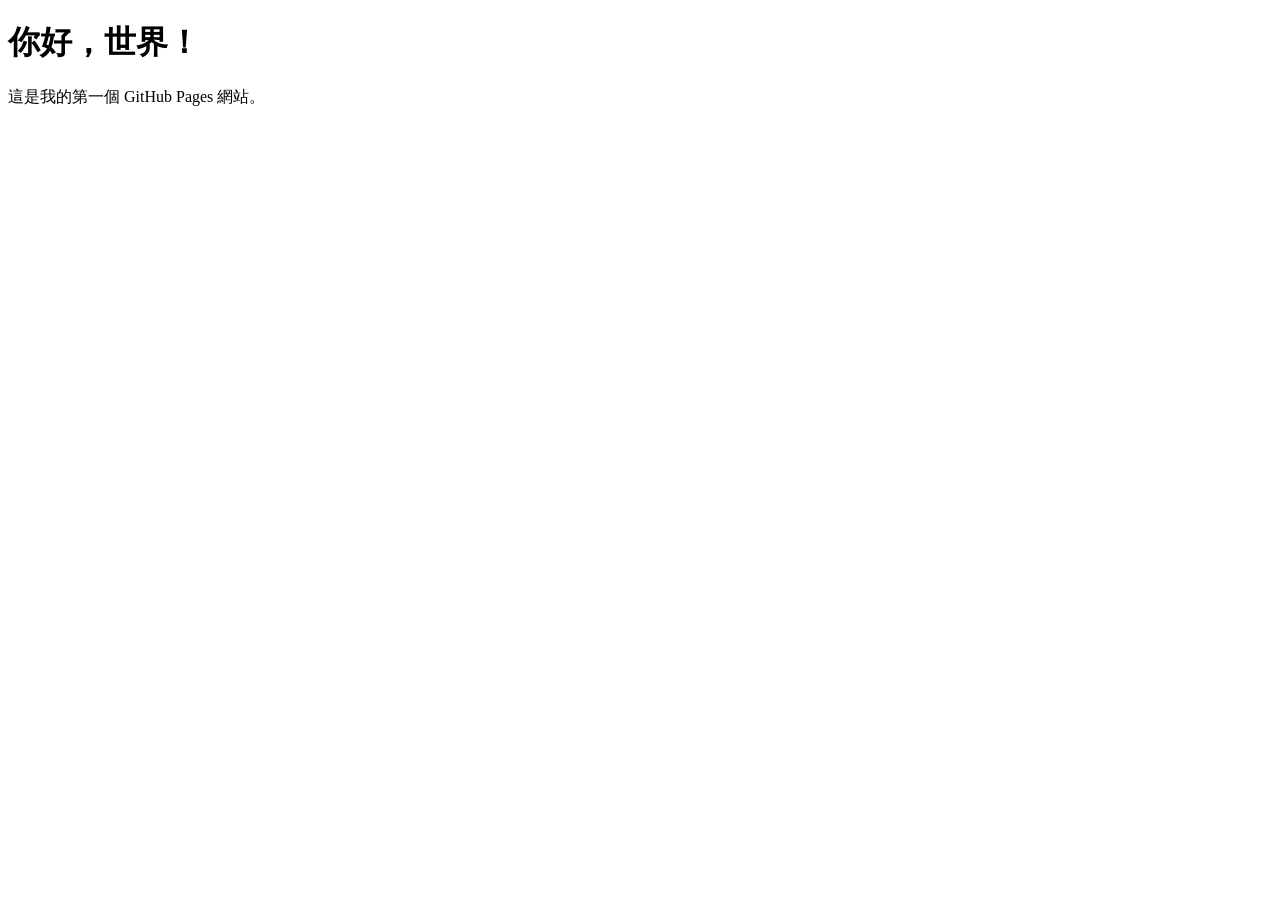
==== index.html @ 80f41db2 "Create initial index.html for GitHub Pages site" ====
<!doctype html>
<html lang="zh-Hant">
  <head>
    <meta charset="utf-8">
    <meta name="viewport" content="width=device-width, initial-scale=1">
    <title>我的網站</title>
  </head>
  <body>
    <h1>你好，世界！</h1>
    <p>這是我的第一個 GitHub Pages 網站。</p>
  </body>
</html>
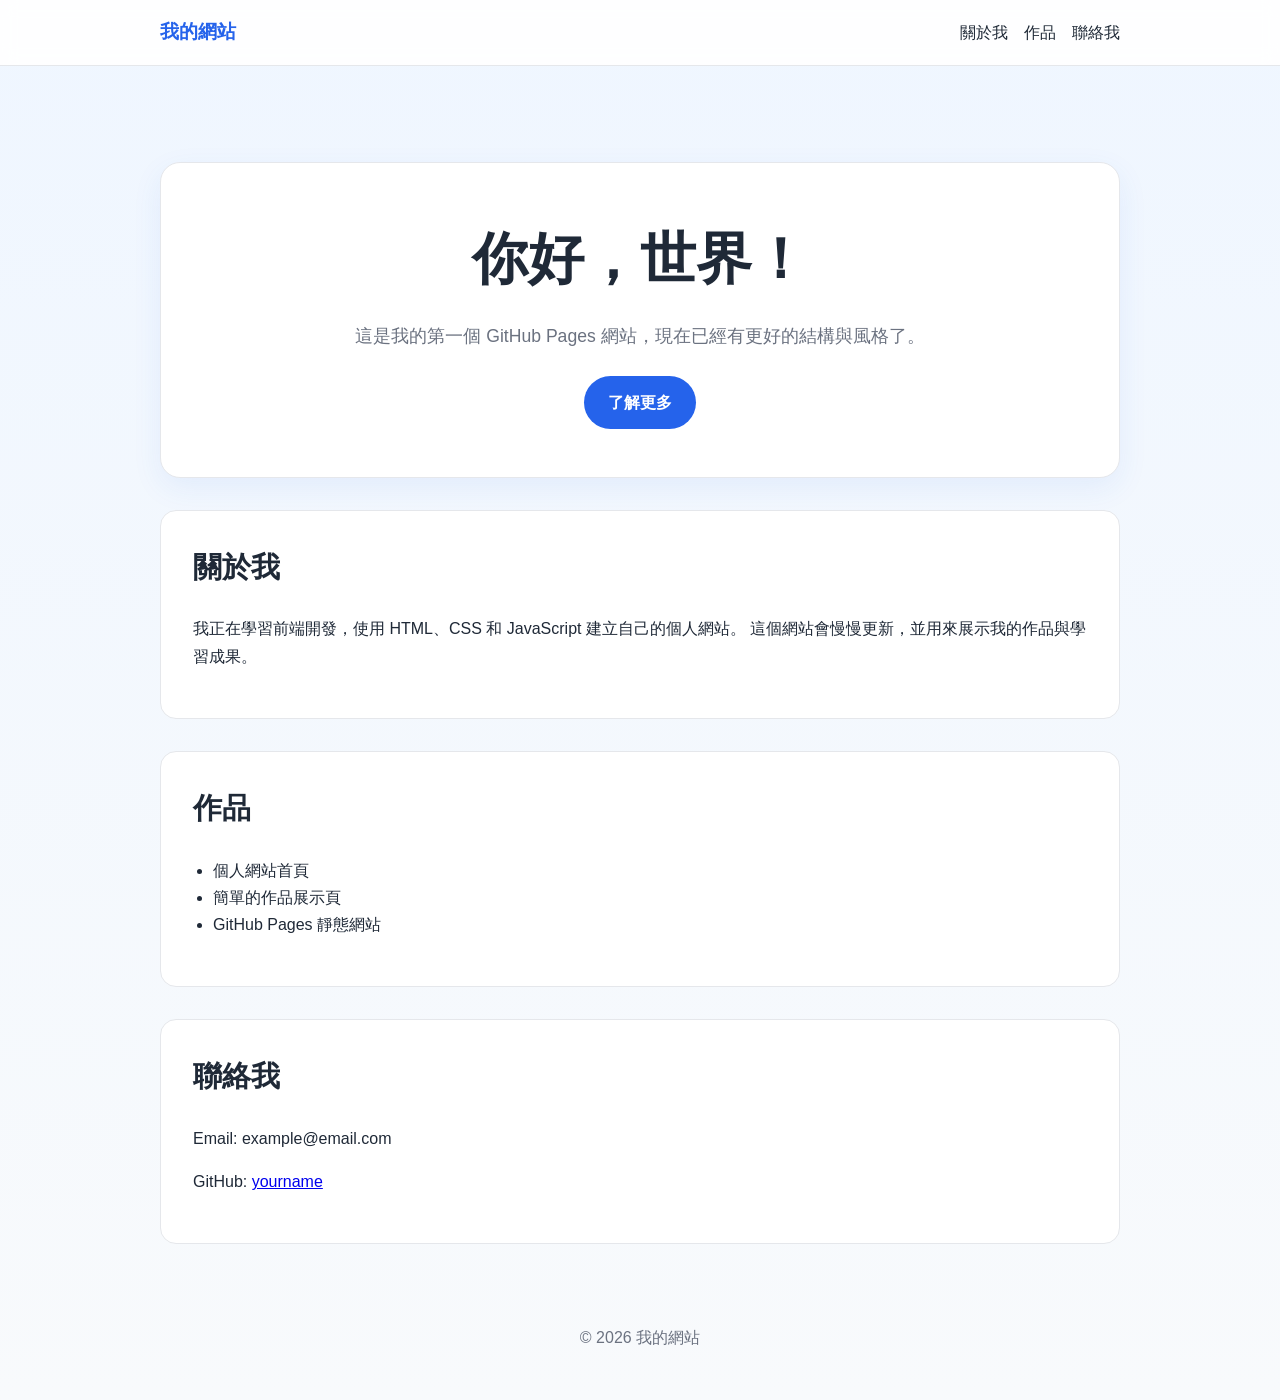
==== commit cd664a5f: "Enhance HTML with meta tags for SEO and theme Added meta tags for description and theme color." ====
--- a/index.html
+++ b/index.html
@@ -3,10 +3,195 @@
   <head>
     <meta charset="utf-8">
     <meta name="viewport" content="width=device-width, initial-scale=1">
+    <meta name="description" content="這是我的 GitHub Pages 個人網站，展示我的作品與基本資訊。">
+    <meta name="theme-color" content="#2563eb">
     <title>我的網站</title>
+    <style>
+      :root {
+        --bg: #f8fafc;
+        --card: #ffffff;
+        --primary: #2563eb;
+        --text: #1f2937;
+        --muted: #6b7280;
+        --border: #e5e7eb;
+      }
+
+      * {
+        box-sizing: border-box;
+      }
+
+      body {
+        margin: 0;
+        font-family: "Segoe UI", "Microsoft JhengHei", sans-serif;
+        background: linear-gradient(180deg, #eff6ff 0%, var(--bg) 100%);
+        color: var(--text);
+        line-height: 1.7;
+      }
+
+      .container {
+        width: min(960px, calc(100% - 2rem));
+        margin: 0 auto;
+      }
+
+      header {
+        background: rgba(255, 255, 255, 0.9);
+        border-bottom: 1px solid var(--border);
+        position: sticky;
+        top: 0;
+        backdrop-filter: blur(8px);
+      }
+
+      nav {
+        display: flex;
+        justify-content: space-between;
+        align-items: center;
+        padding: 1rem 0;
+      }
+
+      .brand {
+        font-size: 1.2rem;
+        font-weight: 700;
+        color: var(--primary);
+      }
+
+      .nav-links {
+        display: flex;
+        gap: 1rem;
+        list-style: none;
+        margin: 0;
+        padding: 0;
+      }
+
+      .nav-links a {
+        text-decoration: none;
+        color: var(--text);
+        font-weight: 500;
+      }
+
+      main {
+        padding: 4rem 0 3rem;
+      }
+
+      .hero {
+        background: var(--card);
+        border: 1px solid var(--border);
+        border-radius: 20px;
+        box-shadow: 0 10px 30px rgba(37, 99, 235, 0.08);
+        padding: 3rem 2rem;
+        text-align: center;
+      }
+
+      h1 {
+        font-size: clamp(2rem, 5vw, 3.5rem);
+        margin: 0 0 1rem;
+      }
+
+      .subtitle {
+        font-size: 1.1rem;
+        color: var(--muted);
+        margin: 0 auto 1.5rem;
+        max-width: 600px;
+      }
+
+      .cta {
+        display: inline-block;
+        background: var(--primary);
+        color: white;
+        text-decoration: none;
+        padding: 0.8rem 1.5rem;
+        border-radius: 999px;
+        font-weight: 600;
+      }
+
+      section {
+        margin-top: 2rem;
+        background: var(--card);
+        border: 1px solid var(--border);
+        border-radius: 16px;
+        padding: 2rem;
+      }
+
+      h2 {
+        margin-top: 0;
+        font-size: 1.8rem;
+      }
+
+      ul {
+        padding-left: 1.25rem;
+      }
+
+      footer {
+        padding: 2rem 0 3rem;
+        text-align: center;
+        color: var(--muted);
+      }
+
+      @media (max-width: 640px) {
+        nav {
+          flex-direction: column;
+          gap: 0.75rem;
+        }
+
+        .nav-links {
+          gap: 0.75rem;
+          flex-wrap: wrap;
+          justify-content: center;
+        }
+
+        .hero {
+          padding: 2rem 1rem;
+        }
+      }
+    </style>
   </head>
+
   <body>
-    <h1>你好，世界！</h1>
-    <p>這是我的第一個 GitHub Pages 網站。</p>
+    <header>
+      <div class="container">
+        <nav aria-label="主選單">
+          <div class="brand">我的網站</div>
+          <ul class="nav-links">
+            <li><a href="#about">關於我</a></li>
+            <li><a href="#projects">作品</a></li>
+            <li><a href="#contact">聯絡我</a></li>
+          </ul>
+        </nav>
+      </div>
+    </header>
+
+    <main class="container">
+      <section class="hero">
+        <h1>你好，世界！</h1>
+        <p class="subtitle">這是我的第一個 GitHub Pages 網站，現在已經有更好的結構與風格了。</p>
+        <a class="cta" href="#about">了解更多</a>
+      </section>
+
+      <section id="about">
+        <h2>關於我</h2>
+        <p>
+          我正在學習前端開發，使用 HTML、CSS 和 JavaScript 建立自己的個人網站。
+          這個網站會慢慢更新，並用來展示我的作品與學習成果。
+        </p>
+      </section>
+
+      <section id="projects">
+        <h2>作品</h2>
+        <ul>
+          <li>個人網站首頁</li>
+          <li>簡單的作品展示頁</li>
+          <li>GitHub Pages 靜態網站</li>
+        </ul>
+      </section>
+
+      <section id="contact">
+        <h2>聯絡我</h2>
+        <p>Email: example@email.com</p>
+        <p>GitHub: <a href="https://github.com/yourname">yourname</a></p>
+      </section>
+    </main>
+
+    <footer>
+      © 2026 我的網站
+    </footer>
   </body>
 </html>
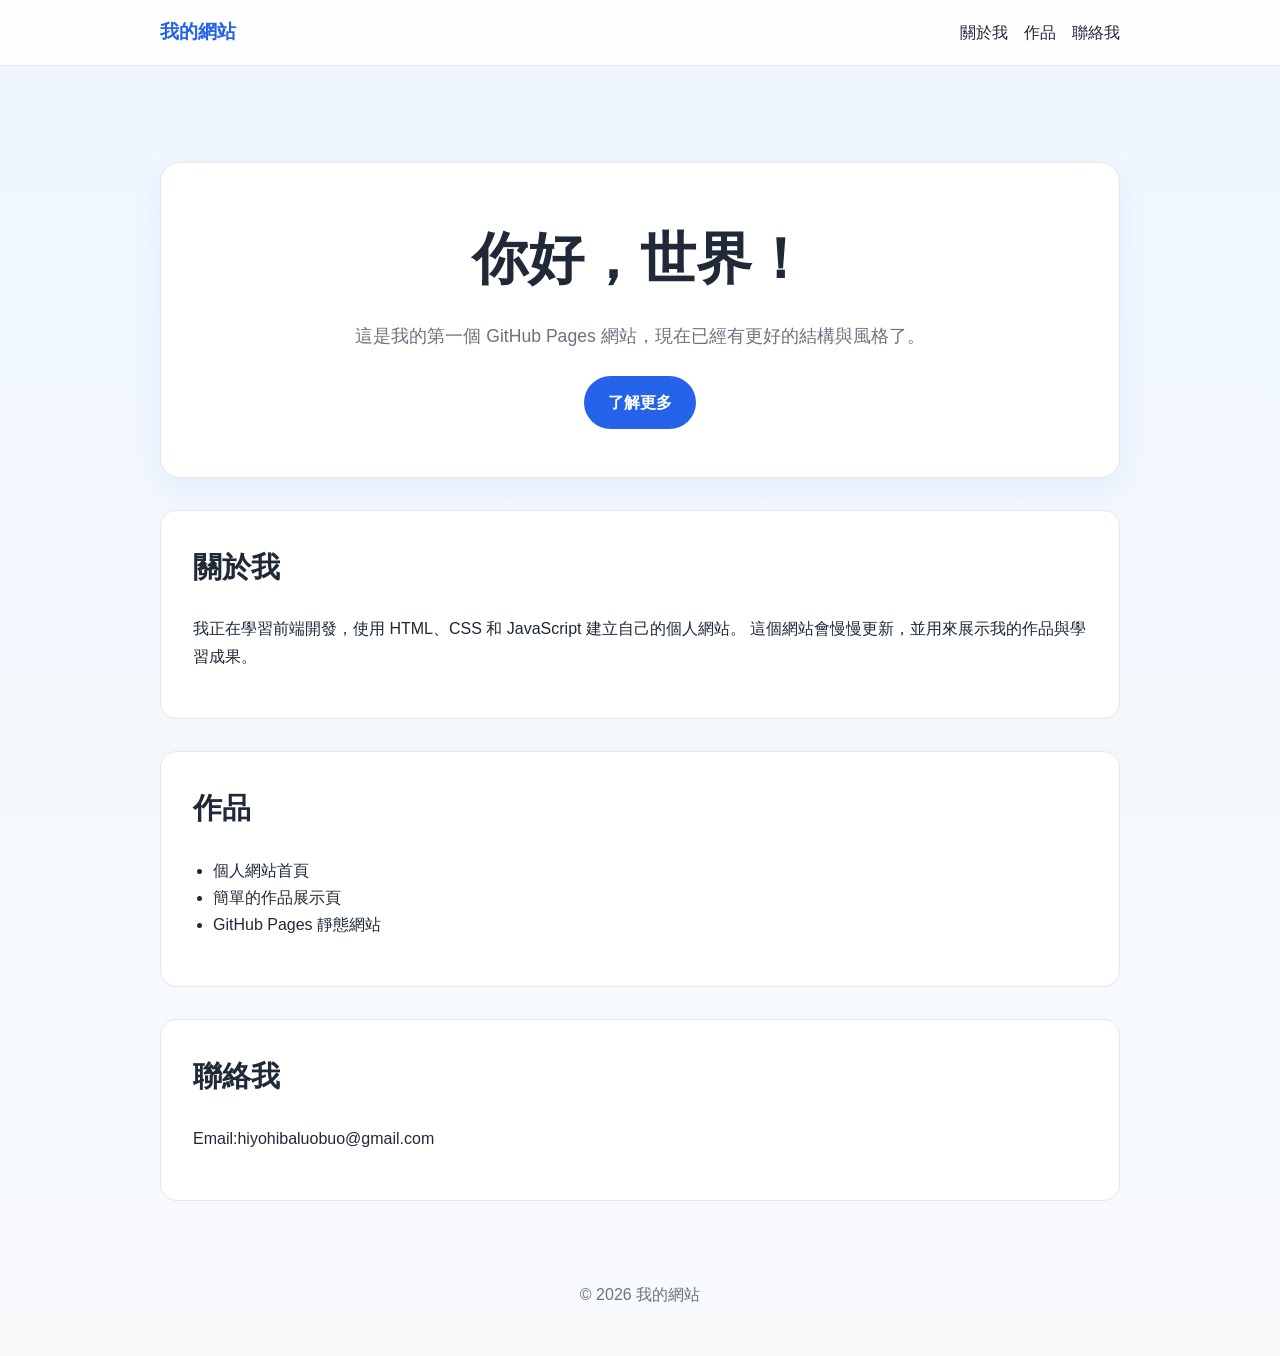
==== commit c18cf656: "Update contact email in index.html" ====
--- a/index.html
+++ b/index.html
@@ -185,8 +185,7 @@
 
       <section id="contact">
         <h2>聯絡我</h2>
-        <p>Email: example@email.com</p>
-        <p>GitHub: <a href="https://github.com/yourname">yourname</a></p>
+        <p>Email:hiyohibaluobuo@gmail.com</p>
       </section>
     </main>
 
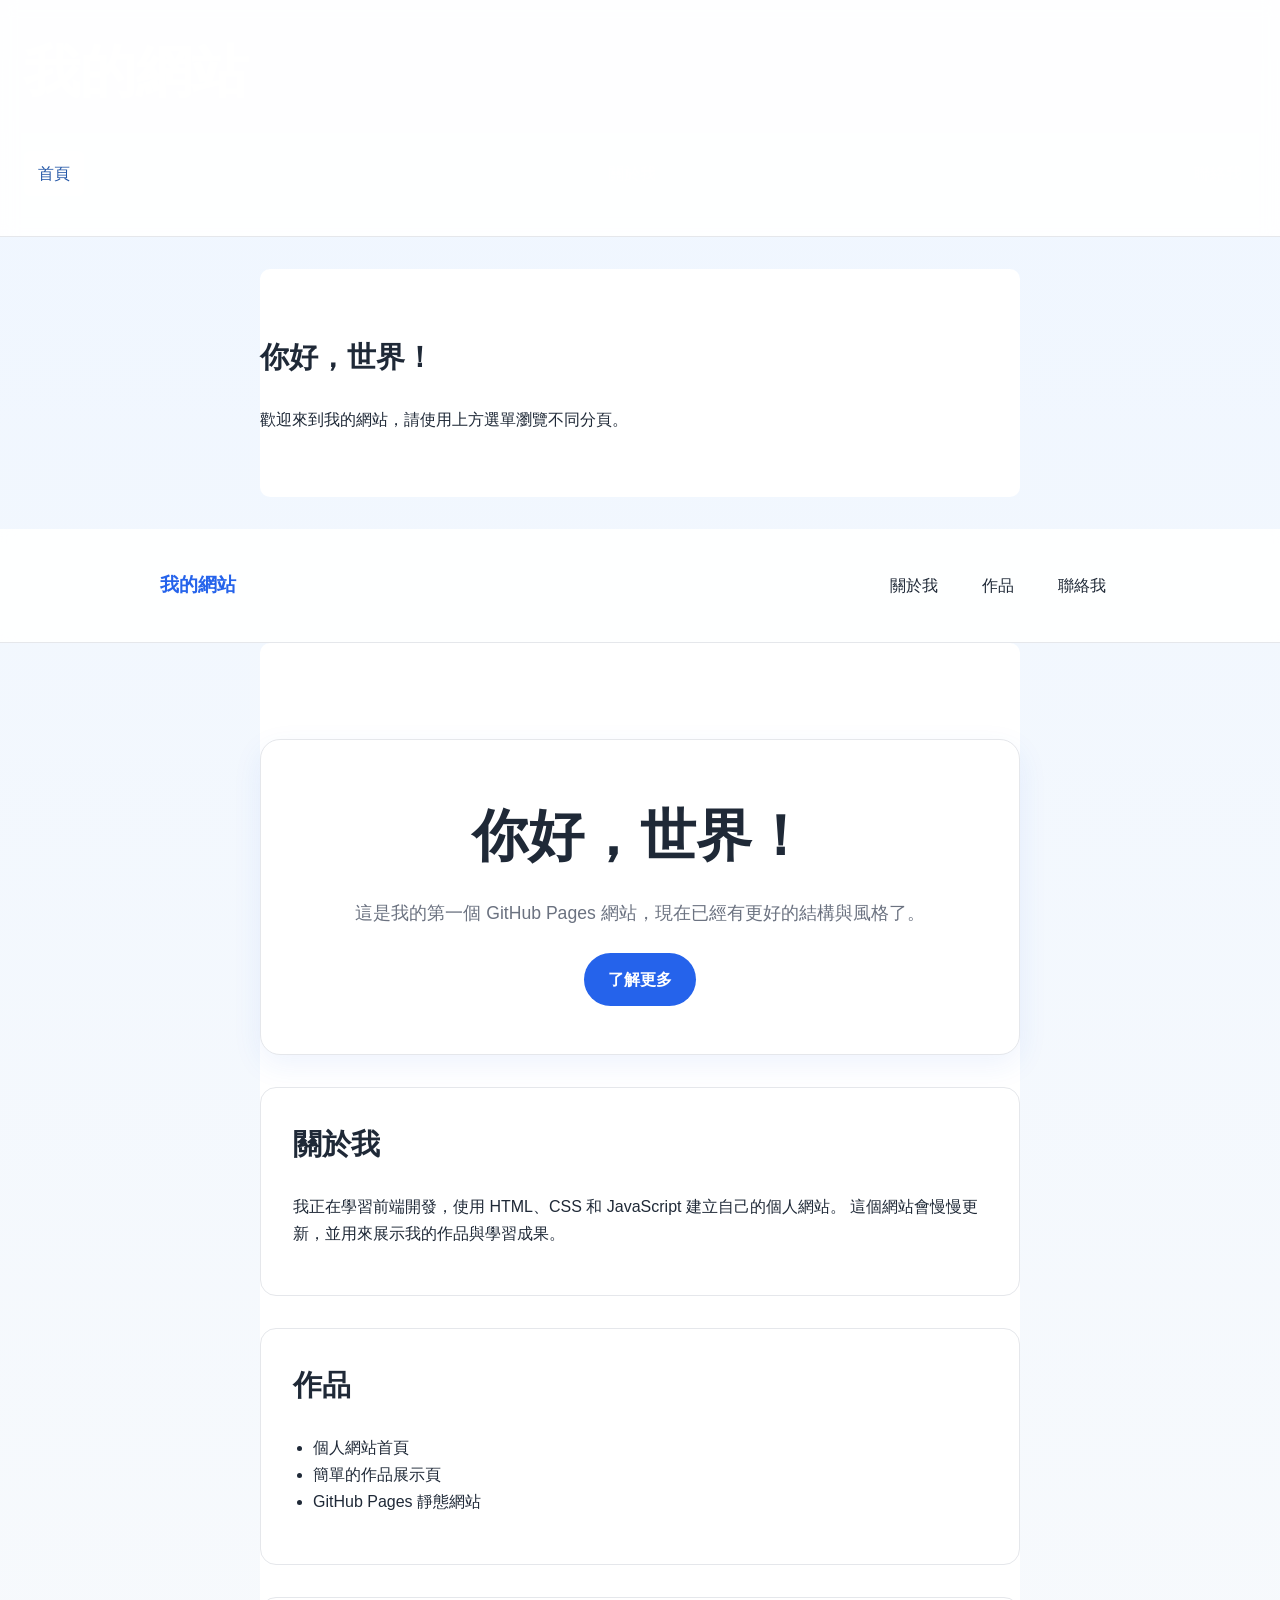
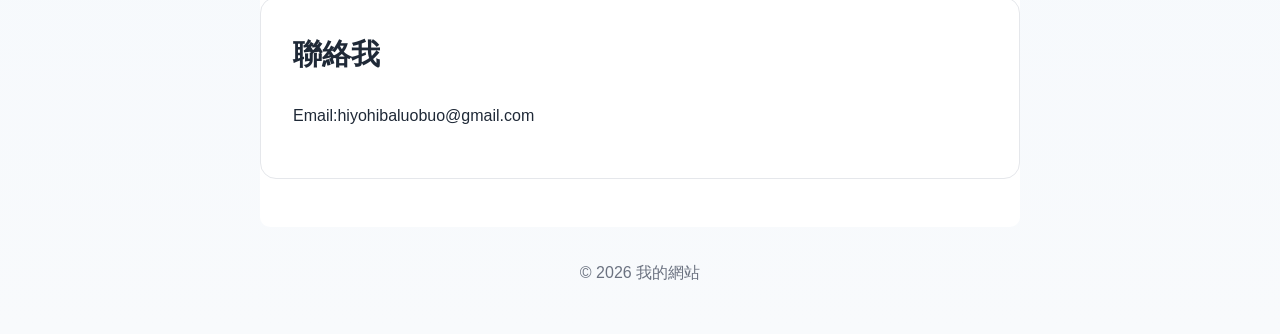
==== commit e94fbb2e: "Add meta description to index.html Added meta description for SEO optimization." ====
--- a/index.html
+++ b/index.html
@@ -1,4 +1,27 @@
 <!doctype html>
+<html lang="zh-Hant">
+<head>
+  <meta charset="utf-8">
+  <meta name="viewport" content="width=device-width, initial-scale=1">
+  <title>我的網站｜首頁</title>
+  <link rel="stylesheet" href="style.css">
+</head>
+<body>
+  <header>
+    <h1>我的網站</h1>
+    <nav>
+      <a class="active" href="index.html">首頁</a>
+      <a href="about.html">關於我</a>
+      <a href="contact.html">聯絡我</a>
+    </nav>
+  </header>
+
+  <main>
+    <h2>你好，世界！</h2>
+    <p>歡迎來到我的網站，請使用上方選單瀏覽不同分頁。</p>
+  </main>
+</body>
+</html><!doctype html>
 <html lang="zh-Hant">
   <head>
     <meta charset="utf-8">
--- a/style.css
+++ b/style.css
@@ -0,0 +1,43 @@
+body {
+  margin: 0;
+  font-family: sans-serif;
+  color: #222;
+  background: #f5f7fb;
+}
+
+header {
+  padding: 24px;
+  color: white;
+  background: #2457a7;
+}
+
+header h1 {
+  margin: 0 0 16px;
+}
+
+nav {
+  display: flex;
+  gap: 10px;
+  flex-wrap: wrap;
+}
+
+nav a {
+  padding: 9px 14px;
+  color: white;
+  text-decoration: none;
+  border-radius: 6px;
+}
+
+nav a:hover,
+nav a.active {
+  color: #2457a7;
+  background: white;
+}
+
+main {
+  max-width: 760px;
+  margin: 32px auto;
+  padding: 24px;
+  background: white;
+  border-radius: 10px;
+}
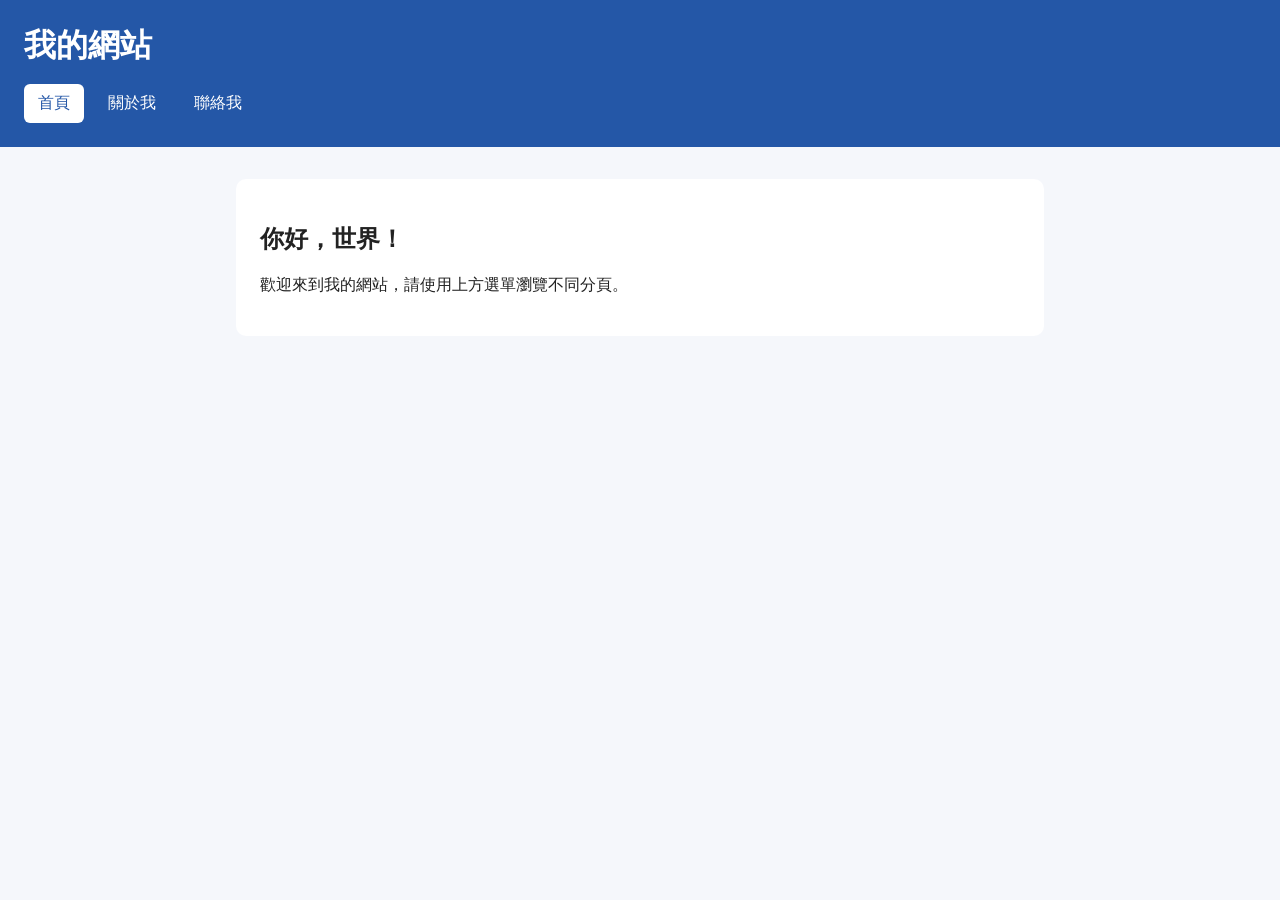
==== commit 0be4af4e: "Fix HTML structure and remove duplicate tags" ====
--- a/index.html
+++ b/index.html
@@ -21,199 +21,4 @@
     <p>歡迎來到我的網站，請使用上方選單瀏覽不同分頁。</p>
   </main>
 </body>
-</html><!doctype html>
-<html lang="zh-Hant">
-  <head>
-    <meta charset="utf-8">
-    <meta name="viewport" content="width=device-width, initial-scale=1">
-    <meta name="description" content="這是我的 GitHub Pages 個人網站，展示我的作品與基本資訊。">
-    <meta name="theme-color" content="#2563eb">
-    <title>我的網站</title>
-    <style>
-      :root {
-        --bg: #f8fafc;
-        --card: #ffffff;
-        --primary: #2563eb;
-        --text: #1f2937;
-        --muted: #6b7280;
-        --border: #e5e7eb;
-      }
-
-      * {
-        box-sizing: border-box;
-      }
-
-      body {
-        margin: 0;
-        font-family: "Segoe UI", "Microsoft JhengHei", sans-serif;
-        background: linear-gradient(180deg, #eff6ff 0%, var(--bg) 100%);
-        color: var(--text);
-        line-height: 1.7;
-      }
-
-      .container {
-        width: min(960px, calc(100% - 2rem));
-        margin: 0 auto;
-      }
-
-      header {
-        background: rgba(255, 255, 255, 0.9);
-        border-bottom: 1px solid var(--border);
-        position: sticky;
-        top: 0;
-        backdrop-filter: blur(8px);
-      }
-
-      nav {
-        display: flex;
-        justify-content: space-between;
-        align-items: center;
-        padding: 1rem 0;
-      }
-
-      .brand {
-        font-size: 1.2rem;
-        font-weight: 700;
-        color: var(--primary);
-      }
-
-      .nav-links {
-        display: flex;
-        gap: 1rem;
-        list-style: none;
-        margin: 0;
-        padding: 0;
-      }
-
-      .nav-links a {
-        text-decoration: none;
-        color: var(--text);
-        font-weight: 500;
-      }
-
-      main {
-        padding: 4rem 0 3rem;
-      }
-
-      .hero {
-        background: var(--card);
-        border: 1px solid var(--border);
-        border-radius: 20px;
-        box-shadow: 0 10px 30px rgba(37, 99, 235, 0.08);
-        padding: 3rem 2rem;
-        text-align: center;
-      }
-
-      h1 {
-        font-size: clamp(2rem, 5vw, 3.5rem);
-        margin: 0 0 1rem;
-      }
-
-      .subtitle {
-        font-size: 1.1rem;
-        color: var(--muted);
-        margin: 0 auto 1.5rem;
-        max-width: 600px;
-      }
-
-      .cta {
-        display: inline-block;
-        background: var(--primary);
-        color: white;
-        text-decoration: none;
-        padding: 0.8rem 1.5rem;
-        border-radius: 999px;
-        font-weight: 600;
-      }
-
-      section {
-        margin-top: 2rem;
-        background: var(--card);
-        border: 1px solid var(--border);
-        border-radius: 16px;
-        padding: 2rem;
-      }
-
-      h2 {
-        margin-top: 0;
-        font-size: 1.8rem;
-      }
-
-      ul {
-        padding-left: 1.25rem;
-      }
-
-      footer {
-        padding: 2rem 0 3rem;
-        text-align: center;
-        color: var(--muted);
-      }
-
-      @media (max-width: 640px) {
-        nav {
-          flex-direction: column;
-          gap: 0.75rem;
-        }
-
-        .nav-links {
-          gap: 0.75rem;
-          flex-wrap: wrap;
-          justify-content: center;
-        }
-
-        .hero {
-          padding: 2rem 1rem;
-        }
-      }
-    </style>
-  </head>
-
-  <body>
-    <header>
-      <div class="container">
-        <nav aria-label="主選單">
-          <div class="brand">我的網站</div>
-          <ul class="nav-links">
-            <li><a href="#about">關於我</a></li>
-            <li><a href="#projects">作品</a></li>
-            <li><a href="#contact">聯絡我</a></li>
-          </ul>
-        </nav>
-      </div>
-    </header>
-
-    <main class="container">
-      <section class="hero">
-        <h1>你好，世界！</h1>
-        <p class="subtitle">這是我的第一個 GitHub Pages 網站，現在已經有更好的結構與風格了。</p>
-        <a class="cta" href="#about">了解更多</a>
-      </section>
-
-      <section id="about">
-        <h2>關於我</h2>
-        <p>
-          我正在學習前端開發，使用 HTML、CSS 和 JavaScript 建立自己的個人網站。
-          這個網站會慢慢更新，並用來展示我的作品與學習成果。
-        </p>
-      </section>
-
-      <section id="projects">
-        <h2>作品</h2>
-        <ul>
-          <li>個人網站首頁</li>
-          <li>簡單的作品展示頁</li>
-          <li>GitHub Pages 靜態網站</li>
-        </ul>
-      </section>
-
-      <section id="contact">
-        <h2>聯絡我</h2>
-        <p>Email:hiyohibaluobuo@gmail.com</p>
-      </section>
-    </main>
-
-    <footer>
-      © 2026 我的網站
-    </footer>
-  </body>
 </html>
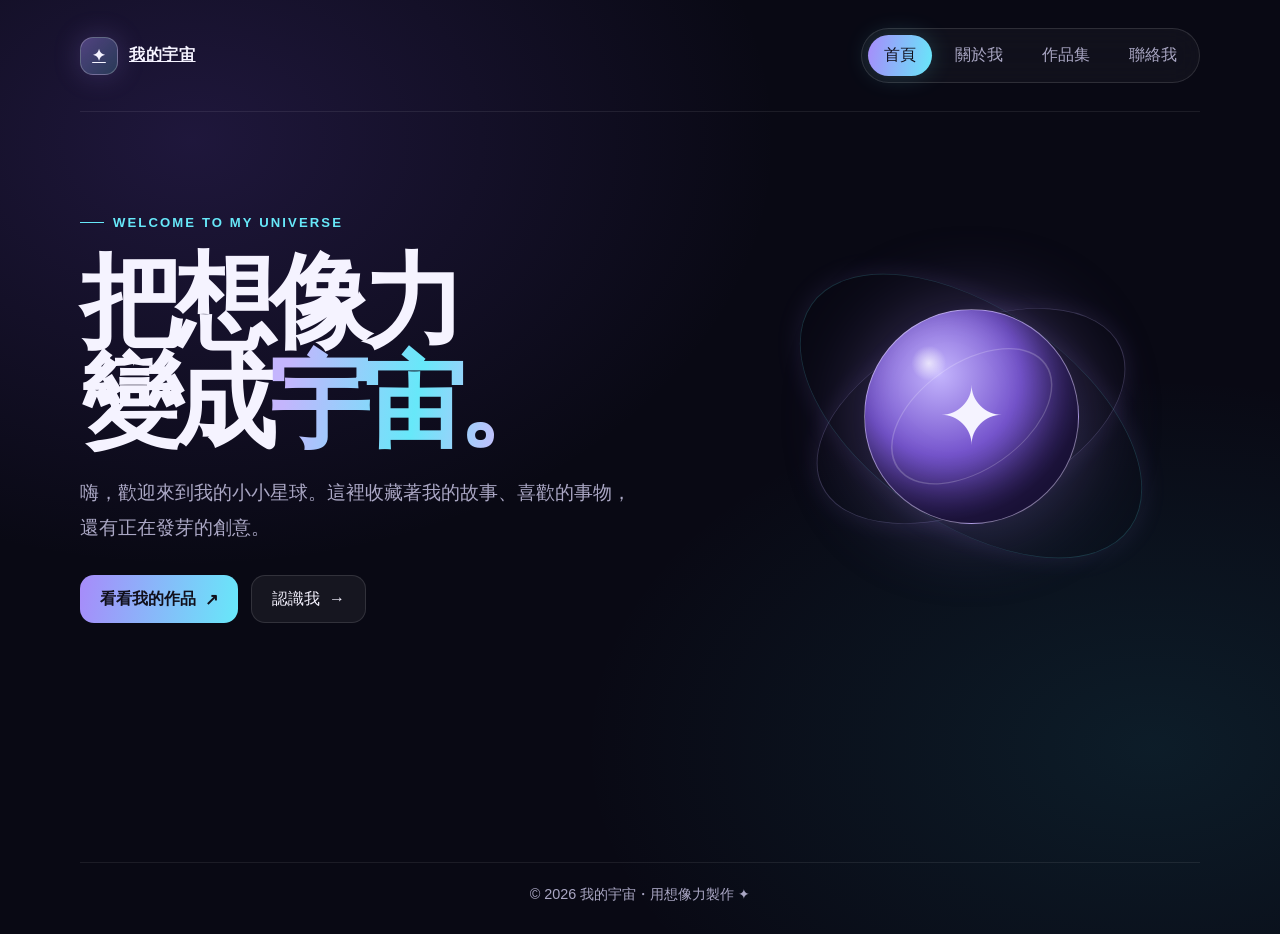
==== commit 8d5534da: "Create index.html" ====
--- a/index.html
+++ b/index.html
@@ -3,22 +3,604 @@
 <head>
   <meta charset="utf-8">
   <meta name="viewport" content="width=device-width, initial-scale=1">
-  <title>我的網站｜首頁</title>
-  <link rel="stylesheet" href="style.css">
+  <meta name="theme-color" content="#090914">
+  <title>我的宇宙｜個人網站</title>
+
+  <style>
+    :root {
+      color-scheme: dark;
+      --bg: #090914;
+      --panel: rgba(255, 255, 255, .055);
+      --line: rgba(255, 255, 255, .12);
+      --text: #f5f3ff;
+      --muted: #aaa7c4;
+      --purple: #a78bfa;
+      --cyan: #67e8f9;
+      --pink: #f0abfc;
+    }
+
+    * {
+      box-sizing: border-box;
+    }
+
+    html {
+      min-height: 100%;
+      background: var(--bg);
+    }
+
+    body {
+      min-height: 100vh;
+      margin: 0;
+      overflow-x: hidden;
+      color: var(--text);
+      font-family: Inter, "Noto Sans TC", "Microsoft JhengHei", sans-serif;
+      background:
+        radial-gradient(ellipse at 15% 15%, rgba(108, 72, 200, .22), transparent 38%),
+        radial-gradient(ellipse at 90% 80%, rgba(39, 170, 190, .12), transparent 35%),
+        var(--bg);
+    }
+
+    button, a {
+      font: inherit;
+    }
+
+    button:focus-visible, a:focus-visible {
+      outline: 2px solid var(--cyan);
+      outline-offset: 4px;
+    }
+
+    .stars {
+      position: fixed;
+      inset: 0;
+      z-index: -1;
+      pointer-events: none;
+      opacity: .42;
+      background-image:
+        radial-gradient(1px 1px at 10% 18%, white 99%, transparent),
+        radial-gradient(1px 1px at 73% 12%, white 99%, transparent),
+        radial-gradient(2px 2px at 88% 43%, #c4b5fd 99%, transparent),
+        radial-gradient(1px 1px at 35% 77%, white 99%, transparent),
+        radial-gradient(1px 1px at 62% 65%, #a5f3fc 99%, transparent),
+        radial-gradient(2px 2px at 20% 54%, #f0abfc 99%, transparent);
+      background-size: 340px 300px;
+    }
+
+    .shell {
+      width: min(1120px, calc(100% - 40px));
+      margin: 0 auto;
+    }
+
+    header {
+      display: flex;
+      align-items: center;
+      justify-content: space-between;
+      gap: 20px;
+      padding: 28px 0;
+      border-bottom: 1px solid rgba(255, 255, 255, .08);
+    }
+
+    .brand {
+      display: flex;
+      align-items: center;
+      gap: 11px;
+      color: var(--text);
+      font-weight: 800;
+      letter-spacing: .04em;
+    }
+
+    .brand-mark {
+      display: grid;
+      width: 38px;
+      height: 38px;
+      place-items: center;
+      border: 1px solid rgba(255, 255, 255, .24);
+      border-radius: 13px;
+      background: linear-gradient(135deg, rgba(167, 139, 250, .4), rgba(103, 232, 249, .18));
+      box-shadow: 0 0 28px rgba(167, 139, 250, .22);
+    }
+
+    nav {
+      display: flex;
+      flex-wrap: wrap;
+      gap: 7px;
+      padding: 6px;
+      border: 1px solid var(--line);
+      border-radius: 999px;
+      background: rgba(255, 255, 255, .035);
+      backdrop-filter: blur(16px);
+    }
+
+    .nav-button {
+      padding: 10px 16px;
+      border: 0;
+      border-radius: 999px;
+      color: var(--muted);
+      background: transparent;
+      cursor: pointer;
+      transition: .2s ease;
+    }
+
+    .nav-button:hover {
+      color: white;
+      background: rgba(255, 255, 255, .08);
+    }
+
+    .nav-button.active {
+      color: #11101c;
+      background: linear-gradient(100deg, var(--purple), var(--cyan));
+      box-shadow: 0 0 24px rgba(103, 232, 249, .19);
+    }
+
+    main {
+      min-height: calc(100vh - 150px);
+      padding: 54px 0 72px;
+    }
+
+    .page {
+      display: none;
+      animation: appear .45s ease both;
+    }
+
+    .page.active {
+      display: block;
+    }
+
+    @keyframes appear {
+      from { opacity: 0; transform: translateY(12px); }
+      to { opacity: 1; transform: translateY(0); }
+    }
+
+    .eyebrow {
+      display: inline-flex;
+      align-items: center;
+      gap: 9px;
+      color: var(--cyan);
+      font-size: .82rem;
+      font-weight: 700;
+      letter-spacing: .16em;
+      text-transform: uppercase;
+    }
+
+    .eyebrow::before {
+      width: 24px;
+      height: 1px;
+      content: "";
+      background: currentColor;
+    }
+
+    .hero {
+      display: grid;
+      min-height: 500px;
+      grid-template-columns: 1.15fr .85fr;
+      align-items: center;
+      gap: 44px;
+    }
+
+    h1 {
+      max-width: 720px;
+      margin: 22px 0;
+      font-size: clamp(3rem, 8vw, 6.7rem);
+      line-height: .98;
+      letter-spacing: -.075em;
+    }
+
+    .gradient-text {
+      color: transparent;
+      background: linear-gradient(100deg, #c4b5fd 8%, #67e8f9 52%, #f0abfc 95%);
+      background-clip: text;
+      -webkit-background-clip: text;
+    }
+
+    .intro {
+      max-width: 560px;
+      color: var(--muted);
+      font-size: clamp(1rem, 2vw, 1.16rem);
+      line-height: 1.9;
+    }
+
+    .actions {
+      display: flex;
+      flex-wrap: wrap;
+      gap: 13px;
+      margin-top: 30px;
+    }
+
+    .button {
+      display: inline-flex;
+      min-height: 48px;
+      align-items: center;
+      justify-content: center;
+      gap: 9px;
+      padding: 0 20px;
+      border: 1px solid var(--line);
+      border-radius: 14px;
+      color: var(--text);
+      text-decoration: none;
+      background: rgba(255, 255, 255, .055);
+      cursor: pointer;
+      transition: transform .2s ease, border-color .2s ease, background .2s ease;
+    }
+
+    .button:hover {
+      transform: translateY(-3px);
+      border-color: rgba(103, 232, 249, .5);
+      background: rgba(255, 255, 255, .1);
+    }
+
+    .button.primary {
+      border: 0;
+      color: #11101c;
+      font-weight: 800;
+      background: linear-gradient(100deg, var(--purple), var(--cyan));
+    }
+
+    .art {
+      position: relative;
+      display: grid;
+      min-height: 380px;
+      place-items: center;
+      isolation: isolate;
+    }
+
+    .orbit {
+      position: absolute;
+      width: min(330px, 75vw);
+      aspect-ratio: 1;
+      border: 1px solid rgba(196, 181, 253, .23);
+      border-radius: 50%;
+      transform: rotate(-25deg) scaleY(.55);
+      box-shadow: 0 0 35px rgba(167, 139, 250, .12);
+    }
+
+    .orbit.two {
+      width: min(390px, 88vw);
+      border-color: rgba(103, 232, 249, .18);
+      transform: rotate(35deg) scaleY(.55);
+    }
+
+    .planet {
+      position: relative;
+      display: grid;
+      width: 215px;
+      aspect-ratio: 1;
+      place-items: center;
+      border: 1px solid rgba(255, 255, 255, .38);
+      border-radius: 50%;
+      font-size: 5rem;
+      background:
+        radial-gradient(circle at 30% 25%, rgba(255,255,255,.7), transparent 8%),
+        radial-gradient(circle at 35% 30%, #c4b5fd, #7655ce 40%, #30205d 72%);
+      box-shadow:
+        inset -22px -25px 45px rgba(8, 7, 25, .6),
+        0 0 80px rgba(167, 139, 250, .34);
+      animation: float 5s ease-in-out infinite;
+    }
+
+    .planet::after {
+      position: absolute;
+      inset: 25%;
+      border: 1px solid rgba(255,255,255,.2);
+      border-radius: 50%;
+      content: "";
+      transform: rotate(-35deg) scaleX(1.7);
+    }
+
+    @keyframes float {
+      50% { transform: translateY(-12px); }
+    }
+
+    .section-heading {
+      margin: 16px 0 12px;
+      font-size: clamp(2.4rem, 6vw, 4.5rem);
+      letter-spacing: -.06em;
+    }
+
+    .section-copy {
+      max-width: 680px;
+      margin: 0 0 34px;
+      color: var(--muted);
+      line-height: 1.9;
+    }
+
+    .grid {
+      display: grid;
+      grid-template-columns: repeat(3, 1fr);
+      gap: 17px;
+      margin-top: 30px;
+    }
+
+    .card {
+      position: relative;
+      overflow: hidden;
+      min-height: 190px;
+      padding: 25px;
+      border: 1px solid var(--line);
+      border-radius: 22px;
+      background: linear-gradient(145deg, rgba(255,255,255,.075), rgba(255,255,255,.025));
+      transition: transform .25s ease, border-color .25s ease;
+    }
+
+    .card:hover {
+      transform: translateY(-5px);
+      border-color: rgba(167, 139, 250, .52);
+    }
+
+    .card-icon {
+      display: grid;
+      width: 48px;
+      height: 48px;
+      margin-bottom: 22px;
+      place-items: center;
+      border: 1px solid rgba(255,255,255,.13);
+      border-radius: 15px;
+      font-size: 1.35rem;
+      background: rgba(167, 139, 250, .12);
+    }
+
+    .card h3 {
+      margin: 0 0 9px;
+      font-size: 1.15rem;
+    }
+
+    .card p {
+      margin: 0;
+      color: var(--muted);
+      line-height: 1.7;
+    }
+
+    .work-card {
+      display: flex;
+      min-height: 260px;
+      flex-direction: column;
+      justify-content: flex-end;
+      background:
+        radial-gradient(circle at 75% 22%, rgba(103,232,249,.4), transparent 22%),
+        linear-gradient(145deg, rgba(113,81,186,.48), rgba(22,28,51,.7));
+    }
+
+    .work-card:nth-child(2) {
+      background:
+        radial-gradient(circle at 75% 22%, rgba(240,171,252,.4), transparent 22%),
+        linear-gradient(145deg, rgba(121,56,112,.42), rgba(32,27,57,.8));
+    }
+
+    .work-card:nth-child(3) {
+      background:
+        radial-gradient(circle at 75% 22%, rgba(251,191,36,.35), transparent 22%),
+        linear-gradient(145deg, rgba(127,81,52,.42), rgba(32,27,57,.8));
+    }
+
+    .tag {
+      align-self: flex-start;
+      margin-bottom: 15px;
+      padding: 6px 10px;
+      border: 1px solid rgba(255,255,255,.2);
+      border-radius: 999px;
+      color: #e8e4ff;
+      font-size: .8rem;
+      background: rgba(0,0,0,.15);
+    }
+
+    .contact-panel {
+      max-width: 740px;
+      padding: clamp(24px, 6vw, 48px);
+      border: 1px solid var(--line);
+      border-radius: 28px;
+      background: linear-gradient(135deg, rgba(167,139,250,.12), rgba(103,232,249,.055));
+      box-shadow: 0 24px 80px rgba(0,0,0,.2);
+    }
+
+    footer {
+      padding: 22px 0 30px;
+      border-top: 1px solid rgba(255, 255, 255, .08);
+      color: var(--muted);
+      font-size: .9rem;
+      text-align: center;
+    }
+
+    @media (max-width: 760px) {
+      .shell {
+        width: min(100% - 28px, 600px);
+      }
+
+      header {
+        align-items: flex-start;
+        flex-direction: column;
+      }
+
+      nav {
+        width: 100%;
+        justify-content: space-between;
+        border-radius: 18px;
+      }
+
+      .nav-button {
+        flex: 1;
+        padding: 10px 8px;
+        font-size: .9rem;
+      }
+
+      main {
+        padding-top: 38px;
+      }
+
+      .hero {
+        min-height: auto;
+        grid-template-columns: 1fr;
+        gap: 5px;
+      }
+
+      .art {
+        min-height: 300px;
+      }
+
+      .planet {
+        width: 175px;
+      }
+
+      .grid {
+        grid-template-columns: 1fr;
+      }
+
+      .card {
+        min-height: 160px;
+      }
+    }
+
+    @media (prefers-reduced-motion: reduce) {
+      *, *::before, *::after {
+        scroll-behavior: auto !important;
+        animation-duration: .01ms !important;
+        animation-iteration-count: 1 !important;
+        transition-duration: .01ms !important;
+      }
+    }
+  </style>
 </head>
+
 <body>
-  <header>
-    <h1>我的網站</h1>
-    <nav>
-      <a class="active" href="index.html">首頁</a>
-      <a href="about.html">關於我</a>
-      <a href="contact.html">聯絡我</a>
-    </nav>
-  </header>
-
-  <main>
-    <h2>你好，世界！</h2>
-    <p>歡迎來到我的網站，請使用上方選單瀏覽不同分頁。</p>
-  </main>
+  <div class="stars" aria-hidden="true"></div>
+
+  <div class="shell">
+    <header>
+      <a class="brand" href="#" aria-label="我的宇宙，回到首頁" data-go="home">
+        <span class="brand-mark" aria-hidden="true">✦</span>
+        <span>我的宇宙</span>
+      </a>
+
+      <nav aria-label="網站分頁">
+        <button class="nav-button active" type="button" data-page="home" aria-current="page">首頁</button>
+        <button class="nav-button" type="button" data-page="about">關於我</button>
+        <button class="nav-button" type="button" data-page="works">作品集</button>
+        <button class="nav-button" type="button" data-page="contact">聯絡我</button>
+      </nav>
+    </header>
+
+    <main>
+      <section class="page active" id="home" aria-labelledby="home-title">
+        <div class="hero">
+          <div>
+            <span class="eyebrow">WELCOME TO MY UNIVERSE</span>
+            <h1 id="home-title">把想像力<br>變成<span class="gradient-text">宇宙。</span></h1>
+            <p class="intro">
+              嗨，歡迎來到我的小小星球。這裡收藏著我的故事、喜歡的事物，
+              還有正在發芽的創意。
+            </p>
+            <div class="actions">
+              <button class="button primary" type="button" data-go="works">看看我的作品 <span aria-hidden="true">↗</span></button>
+              <button class="button" type="button" data-go="about">認識我 <span aria-hidden="true">→</span></button>
+            </div>
+          </div>
+
+          <div class="art" aria-hidden="true">
+            <div class="orbit"></div>
+            <div class="orbit two"></div>
+            <div class="planet">✦</div>
+          </div>
+        </div>
+      </section>
+
+      <section class="page" id="about" aria-labelledby="about-title" hidden>
+        <span class="eyebrow">A LITTLE ABOUT ME</span>
+        <h2 class="section-heading" id="about-title">關於<span class="gradient-text">這顆星球</span></h2>
+        <p class="section-copy">
+          我是正在探索世界的創作者，喜歡把靈感變成看得見、摸得到的作品。
+          這個網站是我的數位基地，記錄學習、創作和生活裡的小小發現。
+        </p>
+
+        <div class="grid">
+          <article class="card">
+            <div class="card-icon" aria-hidden="true">🎨</div>
+            <h3>喜歡創作</h3>
+            <p>用色彩、文字和設計，把腦袋裡的想法帶到現實。</p>
+          </article>
+          <article class="card">
+            <div class="card-icon" aria-hidden="true">🚀</div>
+            <h3>持續探索</h3>
+            <p>每一次嘗試都是新的旅程，保持好奇，也勇敢出發。</p>
+          </article>
+          <article class="card">
+            <div class="card-icon" aria-hidden="true">☕</div>
+            <h3>日常靈感</h3>
+            <p>音樂、咖啡、散步和觀察生活，都是靈感的來源。</p>
+          </article>
+        </div>
+      </section>
+
+      <section class="page" id="works" aria-labelledby="works-title" hidden>
+        <span class="eyebrow">SELECTED CREATIONS</span>
+        <h2 class="section-heading" id="works-title">我的<span class="gradient-text">作品集</span></h2>
+        <p class="section-copy">這裡可以放上你的作品、計畫、照片或任何想分享的成果。</p>
+
+        <div class="grid">
+          <article class="card work-card">
+            <span class="tag">設計 ✦ 01</span>
+            <h3>星際靈感計畫</h3>
+            <p>把靈感整理成一場視覺冒險。</p>
+          </article>
+          <article class="card work-card">
+            <span class="tag">創作 ✦ 02</span>
+            <h3>夢境收藏所</h3>
+            <p>收集生活裡那些不想忘記的瞬間。</p>
+          </article>
+          <article class="card work-card">
+            <span class="tag">網站 ✦ 03</span>
+            <h3>我的第一個網站</h3>
+            <p>從一行程式碼開始，打造自己的小宇宙。</p>
+          </article>
+        </div>
+      </section>
+
+      <section class="page" id="contact" aria-labelledby="contact-title" hidden>
+        <div class="contact-panel">
+          <span class="eyebrow">LET'S CONNECT</span>
+          <h2 class="section-heading" id="contact-title">一起聊聊<span class="gradient-text">吧。</span></h2>
+          <p class="section-copy">
+            有合作想法、想交流，或只是想說聲嗨？歡迎寄信給我！
+            記得把下面的信箱換成你自己的。
+          </p>
+          <a class="button primary" href="mailto:hello@example.com">
+            寄一封信 <span aria-hidden="true">↗</span>
+          </a>
+        </div>
+      </section>
+    </main>
+
+    <footer>© 2026 我的宇宙・用想像力製作 ✦</footer>
+  </div>
+
+  <script>
+    const pages = document.querySelectorAll(".page");
+    const navButtons = document.querySelectorAll(".nav-button");
+
+    function showPage(pageName) {
+      pages.forEach((page) => {
+        const isCurrent = page.id === pageName;
+        page.classList.toggle("active", isCurrent);
+        page.hidden = !isCurrent;
+      });
+
+      navButtons.forEach((button) => {
+        const isCurrent = button.dataset.page === pageName;
+        button.classList.toggle("active", isCurrent);
+
+        if (isCurrent) {
+          button.setAttribute("aria-current", "page");
+        } else {
+          button.removeAttribute("aria-current");
+        }
+      });
+
+      window.scrollTo({ top: 0, behavior: "smooth" });
+    }
+
+    navButtons.forEach((button) => {
+      button.addEventListener("click", () => showPage(button.dataset.page));
+    });
+
+    document.querySelectorAll("[data-go]").forEach((button) => {
+      button.addEventListener("click", () => showPage(button.dataset.go));
+    });
+  </script>
 </body>
 </html>
